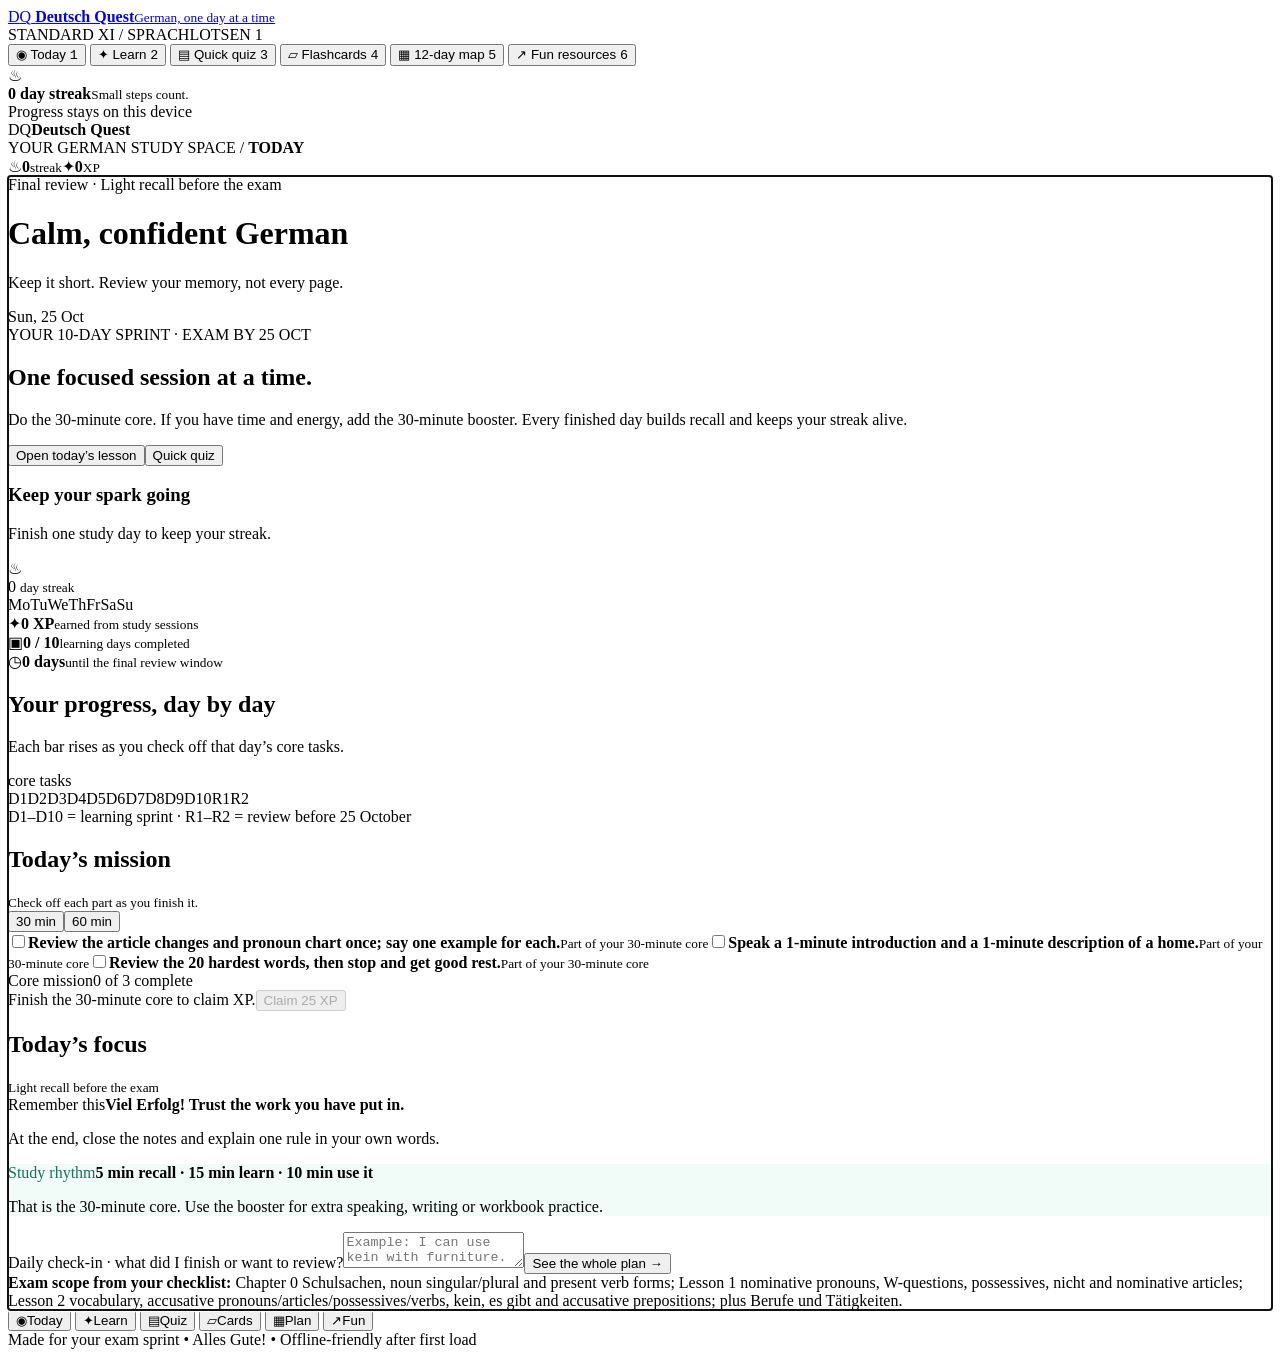
==== index.html @ ee8bda68 "Add files via upload" ====
<!doctype html>
<html lang="en">
<head>
  <meta charset="utf-8">
  <meta name="viewport" content="width=device-width, initial-scale=1">
  <meta name="theme-color" content="#f7f4ff">
  <meta name="description" content="A fun, focused German exam study app built from your teacher's syllabus.">
  <title>Deutsch Quest — German in 10 days</title>
  <link rel="manifest" href="manifest.webmanifest">
  <link rel="icon" href="icon.svg" type="image/svg+xml">
  <link rel="stylesheet" href="app.css">
  <script defer src="app.js"></script>
</head>
<body>
  <div class="app-frame">
    <aside class="sidebar">
      <a class="brand" href="#" data-screen="today" aria-label="Deutsch Quest home">
        <span class="brand-mark">D<span>Q</span></span>
        <span><strong>Deutsch Quest</strong><small>German, one day at a time</small></span>
      </a>
      <div class="course-chip"><span class="chip-dot"></span> STANDARD XI <span class="chip-divider">/</span> SPRACHLOTSEN 1</div>
      <nav class="side-nav" aria-label="Main navigation">
        <button class="nav-link active" data-screen="today"><span>◉</span> Today <kbd>1</kbd></button>
        <button class="nav-link" data-screen="learn"><span>✦</span> Learn <kbd>2</kbd></button>
        <button class="nav-link" data-screen="quiz"><span>▤</span> Quick quiz <kbd>3</kbd></button>
        <button class="nav-link" data-screen="cards"><span>▱</span> Flashcards <kbd>4</kbd></button>
        <button class="nav-link" data-screen="plan"><span>▦</span> 12-day map <kbd>5</kbd></button>
        <button class="nav-link" data-screen="resources"><span>↗</span> Fun resources <kbd>6</kbd></button>
      </nav>
      <div class="sidebar-bottom">
        <div class="mini-streak"><span class="flame">♨</span><div><strong id="sideStreak">0 day streak</strong><small>Small steps count.</small></div></div>
        <div class="offline-note"><span class="online-dot"></span><span>Progress stays on this device</span></div>
      </div>
    </aside>
    <div class="main-column">
      <header class="topbar">
        <div class="mobile-brand"><span class="brand-mark">D<span>Q</span></span><strong>Deutsch Quest</strong></div>
        <div class="breadcrumb">YOUR GERMAN STUDY SPACE <span>/</span> <strong id="sectionName">TODAY</strong></div>
        <div class="top-metrics"><span class="metric-pill"><span class="flame">♨</span><b id="topStreak">0</b><small>streak</small></span><span class="metric-pill xp-pill"><span>✦</span><b id="topXp">0</b><small>XP</small></span><button id="installButton" class="install-button" hidden>Install app</button></div>
      </header>
      <main id="screen" tabindex="-1"></main>
      <nav class="mobile-tabs" aria-label="Study app navigation">
        <button class="active" data-screen="today"><span>◉</span>Today</button>
        <button data-screen="learn"><span>✦</span>Learn</button>
        <button data-screen="quiz"><span>▤</span>Quiz</button>
        <button data-screen="cards"><span>▱</span>Cards</button>
        <button data-screen="plan"><span>▦</span>Plan</button>
        <button data-screen="resources"><span>↗</span>Fun</button>
      </nav>
      <footer class="app-footer">Made for your exam sprint <span>•</span> Alles Gute! <span>•</span> Offline-friendly after first load</footer>
    </div>
  </div>
  <div id="toast" class="toast" role="status" aria-live="polite"></div>
  <div id="celebration" class="celebration" aria-hidden="true"></div>
</body>
</html>
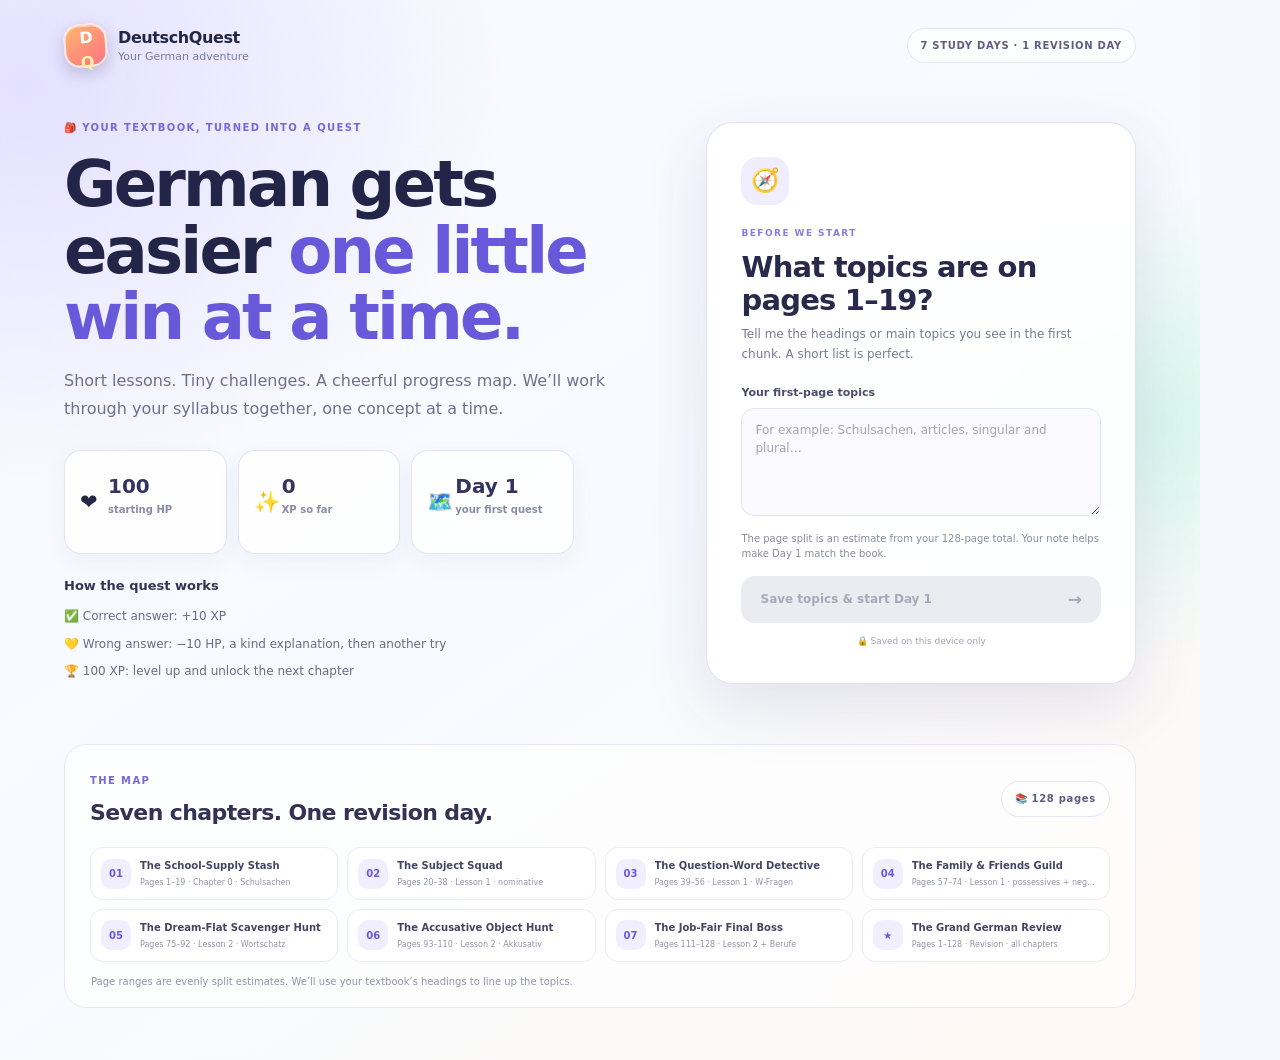
==== commit f4d0ee42: "Add files via upload" ====
--- a/index.html
+++ b/index.html
@@ -3,9 +3,9 @@
 <head>
   <meta charset="utf-8">
   <meta name="viewport" content="width=device-width, initial-scale=1">
-  <meta name="theme-color" content="#f7f4ff">
+  <meta name="theme-color" content="#f6f7ff">
   <meta name="description" content="A fun, focused German exam study app built from your teacher's syllabus.">
-  <title>Deutsch Quest — German in 10 days</title>
+  <title>DeutschQuest — Your German Adventure</title>
   <link rel="manifest" href="manifest.webmanifest">
   <link rel="icon" href="icon.svg" type="image/svg+xml">
   <link rel="stylesheet" href="app.css">
@@ -16,16 +16,16 @@
     <aside class="sidebar">
       <a class="brand" href="#" data-screen="today" aria-label="Deutsch Quest home">
         <span class="brand-mark">D<span>Q</span></span>
-        <span><strong>Deutsch Quest</strong><small>German, one day at a time</small></span>
+        <span><strong>DeutschQuest</strong><small>Your German adventure</small></span>
       </a>
       <div class="course-chip"><span class="chip-dot"></span> STANDARD XI <span class="chip-divider">/</span> SPRACHLOTSEN 1</div>
       <nav class="side-nav" aria-label="Main navigation">
-        <button class="nav-link active" data-screen="today"><span>◉</span> Today <kbd>1</kbd></button>
-        <button class="nav-link" data-screen="learn"><span>✦</span> Learn <kbd>2</kbd></button>
-        <button class="nav-link" data-screen="quiz"><span>▤</span> Quick quiz <kbd>3</kbd></button>
-        <button class="nav-link" data-screen="cards"><span>▱</span> Flashcards <kbd>4</kbd></button>
-        <button class="nav-link" data-screen="plan"><span>▦</span> 12-day map <kbd>5</kbd></button>
-        <button class="nav-link" data-screen="resources"><span>↗</span> Fun resources <kbd>6</kbd></button>
+        <button class="nav-link active" data-screen="today"><span>⚔</span> My quest <kbd>1</kbd></button>
+        <button class="nav-link" data-screen="learn"><span>✦</span> One step <kbd>2</kbd></button>
+        <button class="nav-link" data-screen="quiz"><span>🎮</span> Mini-game <kbd>3</kbd></button>
+        <button class="nav-link" data-screen="cards"><span>▱</span> Word cards <kbd>4</kbd></button>
+        <button class="nav-link" data-screen="plan"><span>🗺</span> Journey <kbd>5</kbd></button>
+        <button class="nav-link" data-screen="resources"><span>↗</span> English boosts <kbd>6</kbd></button>
       </nav>
       <div class="sidebar-bottom">
         <div class="mini-streak"><span class="flame">♨</span><div><strong id="sideStreak">0 day streak</strong><small>Small steps count.</small></div></div>
@@ -34,20 +34,20 @@
     </aside>
     <div class="main-column">
       <header class="topbar">
-        <div class="mobile-brand"><span class="brand-mark">D<span>Q</span></span><strong>Deutsch Quest</strong></div>
+        <div class="mobile-brand"><span class="brand-mark">D<span>Q</span></span><strong>DeutschQuest</strong></div>
         <div class="breadcrumb">YOUR GERMAN STUDY SPACE <span>/</span> <strong id="sectionName">TODAY</strong></div>
-        <div class="top-metrics"><span class="metric-pill"><span class="flame">♨</span><b id="topStreak">0</b><small>streak</small></span><span class="metric-pill xp-pill"><span>✦</span><b id="topXp">0</b><small>XP</small></span><button id="installButton" class="install-button" hidden>Install app</button></div>
+        <div class="top-metrics"><span class="metric-pill"><span class="flame">🔥</span><b id="topStreak">0</b><small>streak</small></span><span class="metric-pill hp-pill"><span>❤️</span><b id="topHp">100</b><small>HP</small></span><span class="metric-pill xp-pill"><span>✦</span><b id="topXp">0</b><small>XP</small></span><button id="installButton" class="install-button" hidden>Install app</button></div>
       </header>
       <main id="screen" tabindex="-1"></main>
       <nav class="mobile-tabs" aria-label="Study app navigation">
-        <button class="active" data-screen="today"><span>◉</span>Today</button>
-        <button data-screen="learn"><span>✦</span>Learn</button>
-        <button data-screen="quiz"><span>▤</span>Quiz</button>
+        <button class="active" data-screen="today"><span>⚔</span>Quest</button>
+        <button data-screen="learn"><span>✦</span>Lesson</button>
+        <button data-screen="quiz"><span>🎮</span>Play</button>
         <button data-screen="cards"><span>▱</span>Cards</button>
-        <button data-screen="plan"><span>▦</span>Plan</button>
+        <button data-screen="plan"><span>🗺</span>Map</button>
         <button data-screen="resources"><span>↗</span>Fun</button>
       </nav>
-      <footer class="app-footer">Made for your exam sprint <span>•</span> Alles Gute! <span>•</span> Offline-friendly after first load</footer>
+      <footer class="app-footer">Made for your German quest <span>•</span> Kleine Schritte zählen! <span>•</span> Your progress stays on this device</footer>
     </div>
   </div>
   <div id="toast" class="toast" role="status" aria-live="polite"></div>
--- a/app.css
+++ b/app.css
@@ -0,0 +1,706 @@
+/* Deutsch Quest — bright, friendly study-app styling */
+:root {
+  color-scheme: light;
+  --ink: #242744;
+  --muted: #777b98;
+  --purple: #6257e8;
+  --purple-dark: #443ab8;
+  --pink: #f36b8b;
+  --orange: #ff9b58;
+  --mint: #3cbf9c;
+  --sky: #61b9f5;
+  --paper: #f6f7ff;
+  --line: #e9eaf5;
+  --white: #fff;
+  --shadow: 0 16px 42px rgba(53, 48, 117, .09);
+  --shadow-small: 0 8px 22px rgba(53, 48, 117, .07);
+  --radius: 22px;
+}
+
+* { box-sizing: border-box; }
+
+html { min-width: 320px; scroll-behavior: smooth; }
+
+body {
+  margin: 0;
+  color: var(--ink);
+  background:
+    radial-gradient(ellipse at 85% 0%, rgba(215, 209, 255, .43), transparent 31rem),
+    radial-gradient(ellipse at 0% 80%, rgba(203, 243, 235, .34), transparent 29rem),
+    var(--paper);
+  font-family: "Segoe UI", "Aptos", ui-rounded, system-ui, -apple-system, sans-serif;
+  font-size: 15px;
+  line-height: 1.55;
+  -webkit-font-smoothing: antialiased;
+}
+
+button, textarea, input { font: inherit; }
+button { color: inherit; }
+button:focus-visible, a:focus-visible, textarea:focus-visible, input:focus-visible {
+  outline: 3px solid rgba(98, 87, 232, .42);
+  outline-offset: 3px;
+}
+
+::selection { color: #332b80; background: #e5e0ff; }
+
+.app-frame {
+  min-height: 100vh;
+  display: grid;
+  grid-template-columns: 252px minmax(0, 1fr);
+}
+
+/* Left-hand course navigation */
+.sidebar {
+  position: sticky;
+  top: 0;
+  height: 100vh;
+  display: flex;
+  flex-direction: column;
+  padding: 27px 17px 19px;
+  color: #fff;
+  background:
+    radial-gradient(circle at 8% 8%, rgba(255,255,255,.14), transparent 11rem),
+    linear-gradient(165deg, #302b76 0%, #4640a7 55%, #5550c8 100%);
+  box-shadow: 9px 0 36px rgba(48, 43, 118, .12);
+  z-index: 5;
+}
+
+.brand {
+  display: flex;
+  align-items: center;
+  gap: 12px;
+  padding: 3px 7px 23px;
+  color: #fff;
+  text-decoration: none;
+}
+
+.brand > span:last-child { display: grid; gap: 1px; }
+.brand strong { font-size: 17px; letter-spacing: -.35px; }
+.brand small { color: rgba(255,255,255,.69); font-size: 11px; }
+
+.brand-mark {
+  width: 43px;
+  height: 43px;
+  display: inline-grid;
+  place-items: center;
+  flex: 0 0 auto;
+  border: 2px solid rgba(255,255,255,.78);
+  border-radius: 15px;
+  color: #fff;
+  background: linear-gradient(145deg, #ffb66c, #ff7185);
+  box-shadow: 0 6px 16px rgba(18, 15, 61, .2), inset 0 1px 0 rgba(255,255,255,.45);
+  font-size: 16px;
+  font-weight: 900;
+  letter-spacing: -2px;
+  transform: rotate(-4deg);
+}
+
+.brand-mark span { color: #fff3a8; }
+
+.course-chip {
+  display: flex;
+  align-items: center;
+  gap: 8px;
+  margin: 0 4px 24px;
+  padding: 9px 11px;
+  border: 1px solid rgba(255,255,255,.16);
+  border-radius: 13px;
+  color: rgba(255,255,255,.83);
+  background: rgba(255,255,255,.09);
+  font-size: 10px;
+  font-weight: 750;
+  letter-spacing: .55px;
+}
+
+.chip-dot, .online-dot {
+  width: 8px;
+  height: 8px;
+  border-radius: 50%;
+  background: #69e1b5;
+  box-shadow: 0 0 0 4px rgba(105,225,181,.13);
+}
+.chip-divider { opacity: .35; }
+
+.side-nav { display: grid; gap: 7px; }
+
+.nav-link {
+  min-height: 47px;
+  display: flex;
+  align-items: center;
+  gap: 12px;
+  padding: 0 13px;
+  border: 1px solid transparent;
+  border-radius: 14px;
+  color: rgba(255,255,255,.75);
+  background: transparent;
+  text-align: left;
+  cursor: pointer;
+  transition: transform .18s ease, background .18s ease, color .18s ease;
+}
+
+.nav-link:hover { color: #fff; background: rgba(255,255,255,.12); transform: translateX(2px); }
+.nav-link.active { color: #332f75; background: #fff; box-shadow: 0 7px 17px rgba(22,19,74,.18); font-weight: 800; }
+.nav-link > span:first-child { width: 20px; color: #ffd976; font-size: 17px; text-align: center; }
+.nav-link.active > span:first-child { color: var(--purple); }
+.nav-link kbd { margin-left: auto; color: inherit; opacity: .48; font-family: inherit; font-size: 10px; font-weight: 700; }
+
+.sidebar-bottom { display: grid; gap: 13px; margin-top: auto; padding: 16px 5px 0; }
+.mini-streak { display: flex; align-items: center; gap: 9px; color: #fff4d1; font-size: 12px; }
+.flame { display: inline-block; color: #ffbc57; filter: drop-shadow(0 3px 7px rgba(255,154,62,.3)); }
+.offline-note { display: flex; align-items: center; gap: 9px; color: rgba(255,255,255,.62); font-size: 10px; }
+.offline-note .online-dot { width: 6px; height: 6px; }
+
+/* Main app shell */
+.main-column { min-width: 0; }
+.topbar {
+  min-height: 78px;
+  position: sticky;
+  top: 0;
+  z-index: 4;
+  display: flex;
+  align-items: center;
+  justify-content: space-between;
+  gap: 18px;
+  padding: 13px clamp(20px, 4vw, 54px);
+  border-bottom: 1px solid rgba(224,226,242,.78);
+  background: rgba(250,250,255,.84);
+  backdrop-filter: blur(18px);
+}
+
+.mobile-brand { display: none; align-items: center; gap: 9px; }
+.mobile-brand .brand-mark { width: 35px; height: 35px; border-radius: 12px; font-size: 13px; }
+.mobile-brand strong { font-size: 14px; }
+.breadcrumb { color: #989bb1; font-size: 10px; font-weight: 750; letter-spacing: 1.5px; }
+.breadcrumb strong { color: var(--ink); }
+.top-metrics { display: flex; align-items: center; gap: 9px; }
+.metric-pill { display: inline-flex; align-items: center; gap: 6px; padding: 8px 12px; border: 1px solid var(--line); border-radius: 999px; background: #fff; box-shadow: 0 3px 10px rgba(43,41,91,.04); font-size: 12px; font-weight: 800; }
+.metric-pill .flame { font-size: 16px; }
+.xp-pill { color: #88641d; background: #fff8df; border-color: #ffebaf; }
+.install-button { padding: 9px 14px; border: 0; border-radius: 12px; color: #fff; background: var(--purple); box-shadow: 0 5px 13px rgba(98,87,232,.23); font-size: 12px; font-weight: 800; cursor: pointer; }
+.install-button:hover { background: var(--purple-dark); transform: translateY(-1px); }
+
+#screen {
+  width: min(1200px, 100%);
+  margin: 0 auto;
+  padding: 29px clamp(20px, 4vw, 54px) 64px;
+  animation: page-in .42s cubic-bezier(.2,.8,.2,1) both;
+}
+
+.page-head { display: flex; align-items: flex-end; justify-content: space-between; gap: 20px; margin: 1px 0 22px; }
+.page-head h1, .page-head h2 { margin: 5px 0 7px; color: var(--ink); font-size: clamp(25px, 3vw, 35px); line-height: 1.13; letter-spacing: -1.15px; }
+.page-head p { max-width: 680px; margin: 0; color: var(--muted); font-size: 14px; }
+.eyebrow { color: var(--purple); font-size: 10px; font-weight: 850; letter-spacing: 1.55px; text-transform: uppercase; }
+.date-label { display: inline-flex; align-items: center; width: fit-content; padding: 7px 11px; border: 1px solid #e7e3ff; border-radius: 999px; color: #5e54c7; background: #f1efff; font-size: 11px; font-weight: 800; white-space: nowrap; }
+
+/* Home dashboard */
+.dashboard-grid { display: grid; grid-template-columns: minmax(0, 1.38fr) minmax(260px, .82fr); gap: 18px; }
+.hero-card, .streak-card, .progress-chart, .panel, .scope-banner, .lesson-card, .day-card, .reference-card {
+  border: 1px solid rgba(230,231,245,.9);
+  border-radius: var(--radius);
+  box-shadow: var(--shadow-small);
+}
+
+.hero-card {
+  min-height: 255px;
+  position: relative;
+  overflow: hidden;
+  grid-column: 1;
+  padding: clamp(25px, 3vw, 36px);
+  color: #fff;
+  background: linear-gradient(128deg, #6458e9 1%, #8b67e9 54%, #c26ee5 100%);
+  box-shadow: 0 18px 40px rgba(96,78,213,.24);
+  animation: card-rise .5s .04s both;
+}
+
+.hero-card::before, .hero-card::after { content: ""; position: absolute; pointer-events: none; }
+.hero-card::before { width: 290px; height: 290px; top: -155px; right: -25px; border: 1px solid rgba(255,255,255,.22); border-radius: 50%; box-shadow: 0 0 0 25px rgba(255,255,255,.055), 0 0 0 54px rgba(255,255,255,.04); }
+.hero-card::after { width: 130px; height: 130px; right: 9%; bottom: -83px; border-radius: 38px; background: rgba(255,255,255,.12); transform: rotate(32deg); }
+.hero-card > * { position: relative; z-index: 1; }
+.hero-card .eyebrow { width: fit-content; margin-bottom: 17px; padding: 7px 10px; border: 1px solid rgba(255,255,255,.2); border-radius: 999px; color: #fff4ba; background: rgba(255,255,255,.12); font-size: 9px; letter-spacing: 1.1px; }
+.hero-card h2 { max-width: 490px; margin: 0 0 10px; color: #fff; font-size: clamp(28px, 3.4vw, 42px); line-height: 1.08; letter-spacing: -1.6px; }
+.hero-card p { max-width: 560px; margin: 0; color: rgba(255,255,255,.86); font-size: 14px; }
+.hero-actions { display: flex; flex-wrap: wrap; gap: 10px; margin-top: 23px; }
+
+.streak-card { display: flex; flex-direction: column; justify-content: space-between; gap: 20px; min-height: 255px; padding: 24px; background: linear-gradient(145deg, #fff 25%, #fff5e9 100%); animation: card-rise .5s .1s both; }
+.streak-top { display: flex; align-items: flex-start; justify-content: space-between; gap: 12px; }
+.streak-top h3 { margin: 0 0 5px; font-size: 17px; letter-spacing: -.3px; }
+.streak-top p { margin: 0; color: var(--muted); font-size: 12px; }
+.streak-top > .flame { display: grid; place-items: center; width: 44px; height: 44px; border-radius: 15px; color: #f58e3f; background: #fff0d6; font-size: 22px; animation: flame-pop 2.2s ease-in-out infinite; }
+.streak-number { margin: 5px 0 11px; font-size: 36px; font-weight: 900; line-height: 1; letter-spacing: -1px; }
+.streak-number small { color: var(--muted); font-size: 12px; font-weight: 700; letter-spacing: 0; }
+.week-dots { display: flex; gap: 7px; }
+.week-dot { width: 31px; height: 31px; display: grid; place-items: center; border: 1px solid #e9e7f3; border-radius: 50%; color: #9092aa; background: #fff; font-size: 9px; font-weight: 800; }
+.week-dot.active, .week-dot.done { border-color: transparent; color: #fff; background: linear-gradient(135deg, #f7aa55, #f47772); box-shadow: 0 4px 9px rgba(244,119,114,.2); }
+
+.stat-row { grid-column: 1 / -1; display: grid; grid-template-columns: repeat(3, minmax(0, 1fr)); gap: 13px; }
+.stat-card { min-height: 91px; position: relative; display: grid; grid-template-columns: 39px 1fr; grid-template-rows: auto auto; align-content: center; column-gap: 11px; padding: 15px 17px; border: 1px solid #e8e9f5; border-radius: 17px; background: #fff; box-shadow: 0 6px 18px rgba(53,48,117,.045); transition: transform .2s ease, box-shadow .2s ease; }
+.stat-card:hover { transform: translateY(-3px); box-shadow: var(--shadow-small); }
+.stat-icon { grid-row: 1 / span 2; width: 38px; height: 38px; display: grid; place-items: center; border-radius: 13px; color: #6558db; background: #f0eeff; font-size: 16px; }
+.stat-card:nth-child(2) .stat-icon { color: #168f76; background: #e6f8f1; }
+.stat-card:nth-child(3) .stat-icon { color: #cf7e32; background: #fff2dd; }
+.stat-card strong { align-self: end; font-size: 19px; letter-spacing: -.45px; }
+.stat-card small { align-self: start; color: var(--muted); font-size: 10px; }
+
+.progress-chart { margin-top: 18px; padding: 21px 23px 18px; background: #fff; animation: card-rise .55s .14s both; }
+.chart-heading { display: flex; align-items: flex-start; justify-content: space-between; gap: 15px; margin-bottom: 13px; }
+.chart-heading h2 { margin: 0 0 4px; font-size: 16px; letter-spacing: -.3px; }
+.chart-heading p { margin: 0; color: var(--muted); font-size: 11px; }
+.chart-key { display: flex; align-items: center; gap: 6px; color: var(--muted); font-size: 10px; white-space: nowrap; }
+.chart-key i { width: 8px; height: 8px; border-radius: 50%; background: var(--purple); }
+.chart-bars { min-height: 148px; display: grid; grid-template-columns: repeat(12, minmax(17px, 1fr)); align-items: end; gap: clamp(4px, 1.2vw, 13px); padding: 9px 4px 0; }
+.chart-column { min-width: 0; display: grid; grid-template-rows: 16px 1fr; justify-items: center; gap: 4px; }
+.chart-percent { color: #8b8da7; font-size: 8px; font-weight: 700; }
+.chart-bar-wrap { width: min(100%, 33px); height: 112px; display: flex; align-items: flex-end; overflow: hidden; border-radius: 10px 10px 4px 4px; background: #f1f0fb; }
+.chart-bar { width: 100%; height: var(--bar, 5%); min-height: 5px; border-radius: 10px 10px 3px 3px; background: linear-gradient(180deg, #a593ff 0%, #6257e8 100%); transform-origin: bottom; animation: bar-grow .65s cubic-bezier(.2,.8,.2,1) both; animation-delay: var(--delay, 0ms); }
+.chart-column:nth-child(11) .chart-bar, .chart-column:nth-child(12) .chart-bar { background: linear-gradient(180deg, #79d8bd, #36ae92); }
+.chart-labels { display: grid; grid-template-columns: repeat(12, minmax(17px, 1fr)); gap: clamp(4px, 1.2vw, 13px); margin-top: 6px; text-align: center; color: #777b96; font-size: 9px; font-weight: 750; }
+.chart-caption { margin-top: 9px; color: #a0a1b5; font-size: 9px; text-align: right; }
+
+.content-grid { display: grid; grid-template-columns: minmax(0, 1.17fr) minmax(280px, .83fr); align-items: start; gap: 18px; margin-top: 18px; }
+.panel { min-width: 0; padding: 21px; background: #fff; }
+.panel-head { display: flex; align-items: flex-start; justify-content: space-between; gap: 13px; margin-bottom: 15px; }
+.panel-head h2 { margin: 0 0 4px; font-size: 17px; letter-spacing: -.45px; }
+.panel-head small { color: var(--muted); font-size: 11px; }
+.duration-toggle { display: flex; flex: 0 0 auto; gap: 3px; padding: 3px; border: 1px solid #e7e7f2; border-radius: 999px; background: #f5f5fb; }
+.duration-toggle button { padding: 6px 9px; border: 0; border-radius: 999px; color: #7c7f99; background: transparent; font-size: 10px; font-weight: 800; cursor: pointer; }
+.duration-toggle button.selected { color: #fff; background: var(--purple); box-shadow: 0 3px 8px rgba(98,87,232,.23); }
+.task-list { display: grid; gap: 9px; }
+.task-item { display: flex; align-items: flex-start; gap: 11px; padding: 12px 13px; border: 1px solid #edecf6; border-radius: 15px; background: #fcfcff; cursor: pointer; transition: border .18s ease, background .18s ease, transform .18s ease; }
+.task-item:hover { border-color: #d7d2ff; background: #faf9ff; transform: translateY(-1px); }
+.task-item:has(input:checked) { border-color: #b8eddb; background: #f0fbf6; }
+.task-item input { width: 19px; height: 19px; flex: 0 0 auto; margin: 1px 0 0; accent-color: #36ae92; cursor: pointer; }
+.task-item > span { display: grid; gap: 3px; }
+.task-item strong { font-size: 12px; line-height: 1.45; }
+.task-item small { color: var(--muted); font-size: 10px; }
+.task-item:has(input:checked) strong { color: #547e70; text-decoration: line-through; text-decoration-color: #9ccfbd; }
+.task-progress { display: flex; align-items: center; justify-content: space-between; gap: 12px; margin: 14px 2px 9px; color: var(--muted); font-size: 10px; }
+.progress-track, .quiz-progress { height: 8px; overflow: hidden; border-radius: 999px; background: #eeedf7; }
+.progress-track { flex: 1; }
+.progress-fill { width: var(--progress, 0%); height: 100%; border-radius: inherit; background: linear-gradient(90deg, #39c69e, #88d875); transition: width .5s cubic-bezier(.2,.8,.2,1); }
+.claim-row { display: flex; justify-content: flex-end; }
+
+.mission-card { margin: 8px 0; padding: 14px 15px; border: 1px solid #eeecfa; border-radius: 15px; background: linear-gradient(135deg, #fbfaff, #f4f2ff); }
+.mission-card:nth-of-type(2) { background: linear-gradient(135deg, #f1fbf8, #f8fffc); border-color: #e0f3ed; }
+.mini-label { display: inline-block; margin-bottom: 6px; color: var(--purple); font-size: 9px; font-weight: 850; letter-spacing: 1px; text-transform: uppercase; }
+.mission-card strong { display: block; font-size: 12px; line-height: 1.5; }
+.mission-card p { margin: 5px 0 0; color: var(--muted); font-size: 10px; }
+.note-label { display: block; margin: 14px 0 6px; font-size: 11px; font-weight: 800; }
+.daily-note { width: 100%; min-height: 90px; resize: vertical; padding: 11px 12px; border: 1px solid #e7e7f1; border-radius: 13px; color: var(--ink); background: #fdfdff; font-size: 12px; }
+.daily-note::placeholder { color: #a4a6ba; }
+
+.scope-banner { margin-top: 18px; padding: 15px 18px; border-color: #e3e1fb; color: #666987; background: linear-gradient(100deg, #f0efff, #fbf6ff); font-size: 11px; }
+.scope-banner strong { color: #4d48a4; }
+.scope-banner a { color: #554cc6; font-weight: 800; }
+
+/* Buttons */
+.btn { min-height: 40px; display: inline-flex; align-items: center; justify-content: center; gap: 7px; padding: 9px 15px; border: 1px solid transparent; border-radius: 12px; color: #fff; background: var(--purple); box-shadow: 0 5px 12px rgba(98,87,232,.18); font-size: 12px; font-weight: 800; cursor: pointer; transition: transform .18s ease, box-shadow .18s ease, background .18s ease; }
+.btn:hover:not(:disabled) { background: var(--purple-dark); box-shadow: 0 8px 16px rgba(98,87,232,.24); transform: translateY(-2px); }
+.btn:active:not(:disabled) { transform: translateY(0) scale(.98); }
+.btn.white { color: #4b41ac; background: #fff; box-shadow: 0 6px 15px rgba(35,25,116,.18); }
+.btn.white:hover:not(:disabled) { color: #332b88; background: #f8f6ff; }
+.btn.ghost { border-color: #e5e4f0; color: #686b87; background: #fff; box-shadow: none; }
+.btn.ghost:hover:not(:disabled) { border-color: #cac5ff; color: var(--purple-dark); background: #f8f7ff; }
+.btn.small { min-height: 34px; padding: 7px 12px; font-size: 10px; }
+.btn:disabled { color: #a8a8b9; background: #ebebf2; box-shadow: none; cursor: not-allowed; }
+
+/* Short-lesson library */
+.lesson-grid { display: grid; grid-template-columns: repeat(2, minmax(0, 1fr)); gap: 15px; }
+.lesson-card { min-width: 0; overflow: hidden; background: #fff; transition: transform .2s ease, box-shadow .2s ease; animation: card-rise .38s both; }
+.lesson-card:hover { transform: translateY(-4px); box-shadow: var(--shadow); }
+.lesson-color { height: 8px; background: linear-gradient(90deg, var(--purple), #a985f3); }
+.lesson-card:nth-child(4n + 2) .lesson-color { background: linear-gradient(90deg, #f47789, #ffb06e); }
+.lesson-card:nth-child(4n + 3) .lesson-color { background: linear-gradient(90deg, #41bea0, #8bd7af); }
+.lesson-card:nth-child(4n + 4) .lesson-color { background: linear-gradient(90deg, #4daee9, #9c9bf8); }
+.lesson-body { padding: 18px 19px 17px; }
+.lesson-tag { width: fit-content; display: block; margin-bottom: 8px; padding: 5px 8px; border-radius: 999px; color: #6459c9; background: #f0eeff; font-size: 9px; font-weight: 850; letter-spacing: .45px; }
+.lesson-card h2, .lesson-card h3 { margin: 0 0 9px; font-size: 17px; line-height: 1.25; letter-spacing: -.4px; }
+.lesson-card p { margin: 8px 0; color: #646984; font-size: 12px; line-height: 1.6; }
+.lesson-card .example { margin: 11px 0; padding: 11px 12px; border-left: 3px solid #8273eb; border-radius: 0 11px 11px 0; color: #373667; background: #f7f5ff; font-size: 12px; font-weight: 700; }
+.lesson-card .tip { margin-top: 11px; padding: 10px 11px; border: 1px solid #e0f2ea; border-radius: 11px; color: #477362; background: #f2fbf7; font-size: 11px; }
+.lesson-card .btn { margin-top: 9px; }
+
+/* Quiz, flashcards, route map, and extra resources */
+.quiz-card { max-width: 760px; margin: 0 auto; padding: clamp(20px,4vw,32px); border: 1px solid var(--line); border-radius: 26px; background: #fff; box-shadow: var(--shadow); }
+.quiz-progress { margin: 14px 0 24px; }
+.quiz-progress .progress-fill { background: linear-gradient(90deg, #51c7a3, #72cbed); }
+.quiz-question { margin: 20px 0; }
+.quiz-question h2, .quiz-question h3 { margin: 0 0 9px; font-size: clamp(20px, 3vw, 28px); line-height: 1.25; letter-spacing: -.7px; }
+.quiz-question p { color: var(--muted); }
+.quiz-options { display: grid; gap: 10px; }
+.quiz-option { width: 100%; padding: 13px 15px; border: 1px solid #e8e8f2; border-radius: 14px; color: var(--ink); background: #fcfcff; text-align: left; cursor: pointer; transition: transform .16s ease, border .16s ease, background .16s ease; }
+.quiz-option:hover { border-color: #bdb6ff; background: #f8f7ff; transform: translateX(2px); }
+.quiz-option.correct { border-color: #91dbbf; background: #effbf5; }
+.quiz-option.wrong { border-color: #f1a5ad; background: #fff3f3; }
+.quiz-bottom { display: flex; align-items: center; justify-content: space-between; gap: 12px; margin-top: 18px; }
+
+.flash-card { min-height: 280px; display: grid; place-items: center; padding: 28px; border: 1px solid #e6e1ff; border-radius: 28px; color: #37315f; background: radial-gradient(circle at 85% 10%, rgba(255,255,255,.8), transparent 13rem), linear-gradient(145deg, #f1efff, #eafaf6 75%, #fff7e7); box-shadow: var(--shadow); text-align: center; cursor: pointer; transition: transform .22s ease, box-shadow .22s ease; }
+.flash-card:hover { transform: translateY(-3px) rotate(-.35deg); box-shadow: 0 22px 46px rgba(53,48,117,.13); }
+.flash-card h2 { margin: 12px 0; font-size: clamp(32px, 6vw, 52px); letter-spacing: -1.5px; }
+.flash-card p { color: var(--muted); }
+.flash-lang { color: var(--purple); font-size: 10px; font-weight: 850; letter-spacing: 1.4px; text-transform: uppercase; }
+.flash-controls { display: flex; justify-content: center; gap: 10px; margin: 16px 0; }
+
+.day-list { display: grid; gap: 10px; }
+.day-card { display: grid; grid-template-columns: 54px minmax(0,1fr) auto; align-items: center; gap: 13px; padding: 13px 15px; background: #fff; transition: transform .18s ease, border .18s ease; }
+.day-card:hover { transform: translateY(-2px); border-color: #ccc7ff; }
+.day-card.selected { border: 2px solid #8b80f3; background: #f8f7ff; box-shadow: 0 8px 20px rgba(98,87,232,.1); }
+.day-card > :first-child { width: 48px; height: 48px; display: grid; place-items: center; border-radius: 15px; color: #6558d9; background: #f0eeff; font-size: 11px; font-weight: 900; }
+.day-meta { min-width: 0; }
+.day-meta strong { display: block; font-size: 13px; }
+.day-meta small { display: block; overflow: hidden; color: var(--muted); font-size: 10px; text-overflow: ellipsis; white-space: nowrap; }
+.day-status { color: #8588a1; font-size: 10px; font-weight: 800; white-space: nowrap; }
+.day-card.done .day-status { color: #168f76; }
+
+.reference-note { margin-bottom: 14px; padding: 13px 15px; border: 1px solid #e5e1ff; border-radius: 15px; color: #5e5e83; background: #f7f5ff; font-size: 12px; }
+.reference-list { display: grid; grid-template-columns: repeat(2, minmax(0, 1fr)); gap: 13px; }
+.reference-card { min-width: 0; display: flex; gap: 13px; padding: 17px; background: #fff; transition: transform .18s ease, box-shadow .18s ease; }
+.reference-card:hover { transform: translateY(-3px); box-shadow: var(--shadow); }
+.reference-icon { width: 43px; height: 43px; display: grid; place-items: center; flex: 0 0 auto; border-radius: 14px; color: #fff; background: linear-gradient(145deg, #fa846f, #f3ad61); font-size: 12px; font-weight: 900; }
+.reference-card:nth-child(2n) .reference-icon { background: linear-gradient(145deg, #685ce4, #ab78e5); }
+.reference-card strong { display: block; margin: 0 0 5px; font-size: 13px; }
+.reference-card p { margin: 0; color: var(--muted); font-size: 11px; }
+.reference-card a { display: inline-block; margin-top: 9px; color: var(--purple); font-size: 11px; font-weight: 850; text-decoration: none; }
+.reference-card a:hover { text-decoration: underline; }
+.review-row { display: flex; align-items: flex-start; gap: 11px; padding: 11px 0; border-bottom: 1px solid #f0eff7; }
+.review-row:last-child { border-bottom: 0; }
+.review-row > span:last-child { display: grid; gap: 3px; }
+.review-row strong { font-size: 12px; }
+.review-row small { color: var(--muted); font-size: 10px; }
+.check-emoji { width: 31px; height: 31px; display: grid; place-items: center; flex: 0 0 auto; border-radius: 11px; background: #f2efff; }
+
+.app-footer { padding: 18px 20px 27px; color: #9a9cb1; font-size: 10px; text-align: center; }
+.toast { position: fixed; right: 20px; bottom: 20px; z-index: 20; max-width: min(360px, calc(100vw - 40px)); padding: 12px 16px; border: 1px solid rgba(255,255,255,.35); border-radius: 14px; color: #fff; background: #373273; box-shadow: var(--shadow); opacity: 0; pointer-events: none; transform: translateY(12px); transition: opacity .2s ease, transform .2s ease; }
+.toast.show { opacity: 1; transform: translateY(0); }
+.celebration { position: fixed; inset: 0; z-index: 19; overflow: hidden; pointer-events: none; }
+
+.mobile-tabs { display: none; }
+
+@keyframes page-in { from { opacity: 0; transform: translateY(8px); } to { opacity: 1; transform: translateY(0); } }
+@keyframes card-rise { from { opacity: 0; transform: translateY(10px); } to { opacity: 1; transform: translateY(0); } }
+@keyframes bar-grow { from { transform: scaleY(.04); } to { transform: scaleY(1); } }
+@keyframes flame-pop { 0%,100% { transform: rotate(-5deg) scale(1); } 50% { transform: rotate(5deg) scale(1.08); } }
+
+@media (max-width: 1050px) {
+  .app-frame { grid-template-columns: 218px minmax(0,1fr); }
+  .sidebar { padding-inline: 13px; }
+  .dashboard-grid { grid-template-columns: minmax(0,1.2fr) minmax(235px,.8fr); }
+  #screen { padding-inline: 25px; }
+}
+
+@media (max-width: 800px) {
+  .app-frame { display: block; }
+  .sidebar { display: none; }
+  .topbar { min-height: 66px; padding: 10px 18px; }
+  .mobile-brand { display: flex; }
+  .breadcrumb { display: none; }
+  #screen { padding: 22px 18px 112px; }
+  .mobile-tabs {
+    position: fixed;
+    inset: auto 0 0;
+    z-index: 10;
+    display: grid;
+    grid-template-columns: repeat(6, minmax(0,1fr));
+    gap: 2px;
+    padding: 8px max(8px, env(safe-area-inset-right)) calc(8px + env(safe-area-inset-bottom)) max(8px, env(safe-area-inset-left));
+    border-top: 1px solid rgba(224,226,242,.88);
+    background: rgba(255,255,255,.94);
+    box-shadow: 0 -9px 26px rgba(45,43,96,.08);
+    backdrop-filter: blur(18px);
+  }
+  .mobile-tabs button { min-width: 0; min-height: 49px; display: grid; place-items: center; align-content: center; gap: 1px; padding: 4px 1px; border: 0; border-radius: 12px; color: #898ba3; background: transparent; font-size: 9px; font-weight: 750; cursor: pointer; }
+  .mobile-tabs button span:first-child { font-size: 17px; }
+  .mobile-tabs button.active { color: var(--purple); background: #f1efff; }
+}
+
+@media (max-width: 640px) {
+  body { font-size: 14px; }
+  .topbar { gap: 8px; }
+  .mobile-brand strong { font-size: 13px; }
+  .mobile-brand .brand-mark { width: 32px; height: 32px; }
+  .top-metrics { gap: 5px; }
+  .metric-pill { padding: 7px 9px; font-size: 10px; }
+  .install-button { padding: 8px 10px; font-size: 10px; }
+  #screen { padding: 18px 13px 106px; }
+  .page-head { align-items: flex-start; flex-direction: column; gap: 10px; margin-bottom: 16px; }
+  .page-head h1, .page-head h2 { font-size: 27px; }
+  .page-head p { font-size: 12px; }
+  .dashboard-grid { grid-template-columns: 1fr; gap: 12px; }
+  .hero-card { grid-column: 1; min-height: 245px; padding: 23px 21px; border-radius: 22px; }
+  .hero-card h2 { font-size: 32px; }
+  .hero-card p { font-size: 12px; }
+  .hero-actions { margin-top: 17px; }
+  .hero-actions .btn { min-height: 38px; padding: 8px 11px; font-size: 10px; }
+  .streak-card { min-height: 166px; padding: 18px; }
+  .streak-top h3 { font-size: 15px; }
+  .streak-number { font-size: 29px; }
+  .stat-row { grid-template-columns: repeat(3, minmax(0,1fr)); gap: 7px; }
+  .stat-card { min-height: 98px; grid-template-columns: 1fr; grid-template-rows: 29px auto auto; row-gap: 4px; padding: 10px 9px; }
+  .stat-icon { grid-row: auto; width: 27px; height: 27px; border-radius: 9px; font-size: 12px; }
+  .stat-card strong { font-size: 14px; }
+  .stat-card small { font-size: 8px; line-height: 1.25; }
+  .progress-chart { margin-top: 12px; padding: 16px 11px 12px; border-radius: 19px; }
+  .chart-heading { padding-inline: 3px; }
+  .chart-heading h2 { font-size: 14px; }
+  .chart-heading p { max-width: 230px; font-size: 9px; }
+  .chart-key { font-size: 8px; }
+  .chart-bars, .chart-labels { grid-template-columns: repeat(12, minmax(0,1fr)); gap: 4px; }
+  .chart-bars { min-height: 119px; }
+  .chart-bar-wrap { width: min(100%,22px); height: 88px; border-radius: 7px 7px 3px 3px; }
+  .chart-labels { font-size: 7px; }
+  .chart-caption { font-size: 8px; }
+  .content-grid { grid-template-columns: 1fr; gap: 12px; margin-top: 12px; }
+  .panel { padding: 16px; border-radius: 19px; }
+  .panel-head h2 { font-size: 15px; }
+  .duration-toggle button { padding: 6px 7px; font-size: 9px; }
+  .task-item { padding: 11px; }
+  .task-item strong { font-size: 11px; }
+  .lesson-grid, .reference-list { grid-template-columns: 1fr; gap: 11px; }
+  .lesson-body { padding: 15px; }
+  .day-card { grid-template-columns: 43px minmax(0,1fr) auto; gap: 9px; padding: 10px; }
+  .day-card > :first-child { width: 40px; height: 40px; border-radius: 13px; }
+  .day-meta strong { font-size: 11px; }
+  .day-meta small, .day-status { font-size: 8px; }
+  .scope-banner { padding: 12px; font-size: 10px; }
+}
+
+@media (prefers-reduced-motion: reduce) {
+  *, *::before, *::after { scroll-behavior: auto !important; animation-duration: .01ms !important; animation-iteration-count: 1 !important; transition-duration: .01ms !important; }
+}
+
+/* DeutschQuest adventure interface */
+body.welcome-mode { background: #f7f8ff; }
+.welcome-mode .app-frame { display: block; min-height: 100vh; }
+.welcome-mode .sidebar, .welcome-mode .topbar, .welcome-mode .mobile-tabs, .welcome-mode .app-footer { display: none !important; }
+.welcome-mode .main-column { min-height: 100vh; }
+.welcome-mode #screen { max-width: none; margin: 0; padding: 0; animation: none; }
+.welcome-shell { min-height: 100vh; padding: 24px clamp(18px,5vw,76px) 52px; overflow: hidden; background: radial-gradient(ellipse at 2% 8%, #e4e0ff 0, transparent 30rem), radial-gradient(ellipse at 97% 40%, #d9f6ed 0, transparent 27rem), linear-gradient(145deg,#f8f8ff 0%,#f7fbff 52%,#fff8f2 100%); animation: quest-enter .5s ease both; }
+.welcome-top { max-width: 1180px; margin: 0 auto 40px; display: flex; justify-content: space-between; align-items: center; }
+.welcome-brand { display: inline-flex; align-items: center; gap: 11px; color: var(--ink); text-decoration: none; }
+.welcome-brand > span:last-child { display: grid; line-height: 1.2; }
+.welcome-brand b { font-size: 16px; letter-spacing: -.4px; }
+.welcome-brand small { margin-top: 3px; color: var(--muted); font-size: 11px; }
+.welcome-date, .map-chip, .page-chip { display: inline-flex; align-items: center; gap: 7px; padding: 9px 13px; border: 1px solid #e5e5f4; border-radius: 999px; color: #5d5e82; background: rgba(255,255,255,.78); font-size: 10px; font-weight: 850; letter-spacing: .07em; }
+.welcome-layout { max-width: 1180px; margin: 0 auto; display: grid; grid-template-columns: minmax(0,1.08fr) minmax(340px,.82fr); align-items: center; gap: clamp(32px,6vw,84px); }
+.welcome-hero { padding: 8px 0 18px; }
+.welcome-kicker { color: #7669d8; font-size: 10px; font-weight: 900; letter-spacing: .14em; }
+.welcome-hero h1, .quest-heading h1 { max-width: 680px; margin: 13px 0 16px; color: #232548; font-size: clamp(36px,5vw,64px); line-height: 1.04; letter-spacing: -2.8px; }
+.welcome-hero h1 em { color: #6859db; font-style: normal; }
+.welcome-hero > p { max-width: 570px; margin: 0; color: #6e718c; font-size: 16px; line-height: 1.75; }
+.welcome-stats { max-width: 510px; margin-top: 27px; display: grid; grid-template-columns: repeat(3,1fr); gap: 11px; }
+.welcome-stats > div { min-height: 104px; padding: 14px 15px; display: grid; grid-template-columns: 28px 1fr; grid-template-rows: 1fr 1fr; align-items: center; border: 1px solid rgba(224,225,243,.9); border-radius: 17px; background: rgba(255,255,255,.82); box-shadow: 0 8px 23px rgba(59,57,115,.05); animation: quest-enter .45s ease both; }
+.welcome-stats > div:nth-child(2) { animation-delay: .08s; }
+.welcome-stats > div:nth-child(3) { animation-delay: .16s; }
+.welcome-stats > div span { grid-row: 1 / span 2; font-size: 21px; }
+.welcome-stats > div b { align-self: end; color: #35345e; font-size: 20px; }
+.welcome-stats > div small { align-self: start; color: #8a8ca5; font-size: 10px; font-weight: 750; }
+.welcome-how { margin-top: 22px; display: grid; gap: 9px; color: #696c87; font-size: 12px; }
+.welcome-how b { margin-bottom: 2px; color: #333553; font-size: 13px; }
+.setup-card { padding: clamp(22px,3vw,34px); border: 1px solid rgba(224,223,247,.95); border-radius: 27px; background: rgba(255,255,255,.93); box-shadow: 0 22px 65px rgba(63,55,131,.12); animation: card-rise .6s .08s ease both; }
+.setup-icon { width: 48px; height: 48px; margin-bottom: 15px; display: grid; place-items: center; border-radius: 16px; background: #f0edff; font-size: 23px; }
+.setup-label { color: #8b7be2; font-size: 9px; font-weight: 900; letter-spacing: .16em; }
+.setup-card h2 { margin: 8px 0 8px; color: #292a4b; font-size: clamp(22px,2.4vw,29px); line-height: 1.14; letter-spacing: -.8px; }
+.setup-card > p { margin: 0 0 19px; color: #777991; font-size: 12px; line-height: 1.65; }
+.setup-card label { display: block; margin-bottom: 7px; color: #4b4b6e; font-size: 11px; font-weight: 850; }
+.setup-card textarea { width: 100%; min-height: 108px; resize: vertical; padding: 12px 13px; border: 1px solid #e3e3f0; border-radius: 13px; color: var(--ink); background: #fbfbff; font-size: 12px; line-height: 1.55; }
+.setup-card textarea::placeholder { color: #a2a3b7; }
+.setup-hint { margin: 8px 0 15px; color: #898ba2; font-size: 10px; line-height: 1.5; }
+.quest-primary { min-height: 47px; padding-inline: 18px; border-radius: 14px; color: #fff; background: linear-gradient(110deg,#6559e8,#8b66e6); box-shadow: 0 9px 22px rgba(102,83,220,.22); font-size: 12px; }
+.quest-primary span { margin-left: 5px; font-size: 17px; transition: transform .18s ease; }
+.quest-primary:hover:not(:disabled) span { transform: translateX(4px); }
+.setup-card > .quest-primary { width: 100%; justify-content: space-between; }
+.quest-secondary { border-color: #e2e2f0; color: #5c5d7c; background: #fff; box-shadow: none; }
+.setup-private { margin-top: 12px; color: #a0a1b3; font-size: 9px; text-align: center; }
+.welcome-route { max-width: 1180px; margin: 45px auto 0; padding: 23px 25px 18px; border: 1px solid #e8e8f4; border-radius: 22px; background: rgba(255,255,255,.72); }
+.route-heading { display: flex; justify-content: space-between; align-items: center; gap: 16px; }
+.route-heading h2 { margin: 5px 0 0; color: #333454; font-size: 22px; letter-spacing: -.6px; }
+.welcome-route-grid { margin-top: 17px; display: grid; grid-template-columns: repeat(4,minmax(0,1fr)); gap: 9px; }
+.welcome-route-item { min-width: 0; padding: 10px; display: flex; align-items: center; gap: 9px; border: 1px solid #ececf5; border-radius: 13px; background: #fff; animation: card-rise .4s ease both; }
+.welcome-route-item:nth-child(2n) { animation-delay: .06s; }
+.route-number { width: 30px; height: 30px; display: grid; place-items: center; flex: 0 0 auto; border-radius: 10px; color: #6859dc; background: #f1efff; font-size: 10px; font-weight: 900; }
+.welcome-route-item > span:last-child { min-width: 0; display: grid; gap: 3px; }
+.welcome-route-item strong { overflow: hidden; color: #444563; font-size: 10px; text-overflow: ellipsis; white-space: nowrap; }
+.welcome-route-item small { overflow: hidden; color: #9293a9; font-size: 8px; text-overflow: ellipsis; white-space: nowrap; }
+.map-note { margin: 12px 1px 0; color: #9294a8; font-size: 10px; }
+
+.quest-page { max-width: 1020px; margin: 0 auto; animation: quest-enter .35s ease both; }
+.quest-heading { margin: 3px 0 18px; display: flex; align-items: center; justify-content: space-between; gap: 20px; }
+.quest-heading h1 { margin: 7px 0 6px; font-size: clamp(27px,3vw,38px); letter-spacing: -1.5px; }
+.quest-heading p { max-width: 720px; margin: 0; color: var(--muted); font-size: 13px; }
+.page-chip { flex: 0 0 auto; color: #6757c5; background: #f1efff; }
+.quest-stats { margin: 17px 0; display: grid; grid-template-columns: repeat(4,minmax(0,1fr)); gap: 10px; }
+.quest-stat { min-height: 70px; padding: 12px 14px; display: grid; grid-template-columns: 32px auto 1fr; align-items: center; gap: 6px; border: 1px solid #e9e9f3; border-radius: 16px; background: #fff; box-shadow: 0 5px 15px rgba(48,46,105,.035); }
+.quest-stat > span { grid-row: 1; font-size: 18px; }
+.quest-stat b { color: #313352; font-size: 19px; }
+.quest-stat small { align-self: end; padding-bottom: 4px; color: #9091a6; font-size: 10px; font-weight: 750; }
+.quest-stat.hp { background: linear-gradient(135deg,#fff,#fff6f5); }
+.quest-stat.xp { background: linear-gradient(135deg,#fff,#fffbec); }
+.quest-stat.level { background: linear-gradient(135deg,#fff,#f5f3ff); }
+.quest-route-panel { padding: 14px 17px 12px; border: 1px solid #e9e9f4; border-radius: 17px; background: rgba(255,255,255,.82); }
+.quest-route-head { display: flex; justify-content: space-between; align-items: center; gap: 15px; }
+.quest-route-head > div { display: grid; gap: 3px; }
+.quest-route-head b { color: #454662; font-size: 11px; }
+.quest-route-head small { color: #9293a8; font-size: 9px; }
+.quest-route-head > strong { color: #6b5bdd; font-size: 11px; }
+.quest-route-track { margin-top: 12px; display: grid; grid-template-columns: repeat(8,1fr); gap: 7px; }
+.route-node { min-width: 0; padding: 7px 3px 6px; display: grid; justify-items: center; gap: 4px; border: 1px solid #e9e9f2; border-radius: 11px; color: #a3a4b6; background: #fafaff; transition: transform .2s ease, background .25s ease; }
+.route-node > span { width: 23px; height: 23px; display: grid; place-items: center; border-radius: 50%; background: #eeeef5; font-size: 8px; font-weight: 900; }
+.route-node small { font-size: 8px; }
+.route-node.current { border-color: #c7c0ff; color: #5b4dcb; background: #f6f4ff; animation: node-glow 2s ease-in-out infinite; }
+.route-node.current > span, .route-node.done > span { color: #fff; background: linear-gradient(135deg,#7c6fea,#56bfa6); }
+.route-node.done { color: #378c77; background: #f3fbf8; }
+.route-node.revision > span { font-size: 12px; }
+.quest-progress-head { margin: 16px 1px 7px; display: flex; justify-content: space-between; color: #696b88; font-size: 10px; font-weight: 850; }
+.quest-track { height: 9px; margin-bottom: 13px; }
+.quest-track .progress-fill { background: linear-gradient(90deg,#5e59e8,#9f71e5,#f2a868); }
+.page-topics-note { margin: 0 0 12px; padding: 10px 12px; display: grid; gap: 4px; border: 1px solid #e9e5ff; border-radius: 12px; color: #6e6a91; background: #faf9ff; font-size: 10px; line-height: 1.5; }
+.page-topics-note b { color: #6355be; font-size: 10px; }
+.quest-learning-card { position: relative; padding: clamp(18px,3vw,27px); overflow: hidden; border: 1px solid #e5e3fa; border-radius: 21px; background: linear-gradient(115deg,#fff 0%,#fbfaff 70%,#f3f0ff 100%); box-shadow: 0 10px 27px rgba(54,49,122,.055); }
+.quest-learning-card::after { content: ""; position: absolute; top: -55px; right: -40px; width: 150px; height: 150px; border-radius: 50%; background: radial-gradient(circle,#e9e3ff 0,rgba(233,227,255,0) 70%); pointer-events: none; }
+.concept-label { position: relative; z-index: 1; display: flex; justify-content: space-between; color: #7364cf; font-size: 9px; font-weight: 900; letter-spacing: .13em; }
+.concept-time { color: #a3a2b6; font-weight: 700; letter-spacing: 0; }
+.quest-learning-card h2 { position: relative; z-index: 1; margin: 8px 0 6px; color: #30314f; font-size: clamp(20px,2.5vw,27px); letter-spacing: -.7px; }
+.quest-learning-card > p { position: relative; z-index: 1; max-width: 770px; margin: 0; color: #73758e; font-size: 12px; line-height: 1.7; }
+.german-example { position: relative; z-index: 1; margin-top: 14px; padding: 11px 13px; display: flex; flex-wrap: wrap; align-items: baseline; gap: 9px; border-left: 3px solid #55bfa3; border-radius: 0 11px 11px 0; color: #245e56; background: #effaf6; }
+.german-example b { font-size: 13px; }
+.german-example span { color: #68887f; font-size: 10px; }
+.challenge-card { margin-top: 13px; padding: clamp(17px,2.7vw,24px); border: 1px solid #e9e8f3; border-radius: 21px; background: #fff; box-shadow: 0 10px 28px rgba(48,45,102,.06); }
+.challenge-top { display: flex; align-items: center; justify-content: space-between; gap: 12px; }
+.challenge-top span { color: #7666d7; font-size: 9px; font-weight: 950; letter-spacing: .13em; }
+.challenge-top small { padding: 5px 8px; border-radius: 999px; color: #8788a0; background: #f4f3fa; font-size: 8px; font-weight: 850; letter-spacing: .06em; }
+.challenge-card h3 { margin: 12px 0 13px; color: #343552; font-size: clamp(16px,2vw,20px); line-height: 1.35; }
+.game-options { display: grid; gap: 8px; }
+.game-option { width: 100%; min-height: 46px; padding: 8px 11px; display: flex; align-items: center; gap: 11px; border: 1px solid #e8e8f1; border-radius: 13px; color: #565873; background: #fff; text-align: left; font-size: 12px; font-weight: 700; cursor: pointer; transition: border-color .16s ease, transform .16s ease, box-shadow .16s ease, background .16s ease; animation: option-enter .25s ease both; }
+.game-option:nth-child(2) { animation-delay: .04s; }
+.game-option:nth-child(3) { animation-delay: .08s; }
+.game-option:hover:not(:disabled) { border-color: #bcb4ff; background: #faf9ff; box-shadow: 0 5px 13px rgba(90,75,190,.08); transform: translateX(3px); }
+.game-option:disabled { cursor: default; }
+.option-letter { width: 25px; height: 25px; display: grid; place-items: center; flex: 0 0 auto; border-radius: 8px; color: #7162d4; background: #f1efff; font-size: 10px; font-weight: 900; }
+.game-option.correct { border-color: #74d0b4; color: #257d67; background: #f0fbf7; }
+.game-option.correct .option-letter { color: #fff; background: #3db594; }
+.game-option.wrong { border-color: #f1a8a9; color: #a5515c; background: #fff7f6; animation: gentle-shake .28s ease; }
+.game-option.wrong .option-letter { color: #fff; background: #e68687; }
+.challenge-foot { margin-top: 12px; display: flex; justify-content: space-between; gap: 10px; color: #9899ad; font-size: 9px; }
+.challenge-foot span:last-child { color: #7868d4; font-weight: 900; white-space: nowrap; }
+.game-feedback { margin-top: 13px; padding: 13px; border-radius: 14px; animation: quest-enter .22s ease both; }
+.game-feedback > b { font-size: 12px; }
+.game-feedback > p { margin: 5px 0 10px; font-size: 10px; line-height: 1.55; }
+.game-feedback.good { border: 1px solid #d0efe5; color: #297d69; background: #f2fbf7; }
+.game-feedback.gentle { border: 1px solid #f4e4cb; color: #826845; background: #fffaf1; }
+.analogy { margin: 8px 0 11px; padding: 9px 10px; border-radius: 10px; color: #77718e; background: rgba(255,255,255,.75); font-size: 10px; line-height: 1.5; }
+.analogy b { color: #625a85; }
+.game-feedback .btn { min-height: 37px; font-size: 10px; }
+.quest-nudge { padding: 12px 4px 0; color: #9899ad; font-size: 10px; text-align: center; }
+.day-win { position: relative; max-width: 680px; min-height: 430px; margin: 5vh auto; padding: clamp(26px,5vw,55px); overflow: hidden; border: 1px solid #e8e4fc; border-radius: 29px; background: radial-gradient(ellipse at 100% 0,#eee9ff,transparent 45%),#fff; box-shadow: 0 22px 60px rgba(69,55,142,.12); text-align: center; animation: card-rise .5s ease both; }
+.win-emoji { margin-bottom: 14px; display: inline-grid; place-items: center; font-size: 51px; animation: float-happy 2s ease-in-out infinite; }
+.day-win h1 { margin: 10px 0; color: #30314f; font-size: clamp(28px,4vw,43px); letter-spacing: -1.6px; }
+.day-win > p { max-width: 490px; margin: 0 auto; color: #777990; font-size: 13px; line-height: 1.7; }
+.win-stats { margin: 25px 0; display: flex; justify-content: center; gap: 10px; flex-wrap: wrap; }
+.win-stats > div { min-width: 120px; padding: 12px 15px; display: grid; gap: 3px; border: 1px solid #ecebf5; border-radius: 14px; background: #fbfaff; }
+.win-stats b { color: #464669; font-size: 13px; }
+.win-stats small { color: #9697aa; font-size: 9px; }
+.win-sparkles { margin-top: 23px; color: #e3a852; font-size: 18px; animation: sparkle 1.6s ease-in-out infinite; }
+.journey-chart { margin-bottom: 15px; padding: 17px 20px 13px; border: 1px solid #e9e8f4; border-radius: 20px; background: #fff; }
+.journey-bars { height: 150px; margin-top: 10px; display: grid; grid-template-columns: repeat(8,minmax(0,1fr)); gap: 9px; align-items: end; }
+.journey-bar-col { height: 100%; display: grid; grid-template-rows: 18px 1fr 17px; justify-items: center; align-items: end; gap: 4px; color: #9c9db0; font-size: 8px; }
+.journey-bar-wrap { width: min(100%,33px); height: 100%; display: flex; align-items: flex-end; overflow: hidden; border-radius: 8px 8px 3px 3px; background: #f0eff7; }
+.journey-bar-wrap i { width: 100%; min-height: 5px; border-radius: inherit; background: linear-gradient(180deg,#9f82ec,#665be5); transition: height .65s cubic-bezier(.2,.8,.2,1); animation: bar-arrive .65s ease both; }
+.journey-bar-wrap i.done { background: linear-gradient(180deg,#68d1b0,#39a889); }
+.journey-bar-col small { align-self: center; font-size: 8px; font-weight: 850; }
+.journey-list { display: grid; gap: 9px; }
+.journey-card { padding: 13px; display: grid; grid-template-columns: 44px minmax(0,1fr) auto; align-items: center; gap: 13px; border: 1px solid #e8e8f2; border-radius: 16px; background: #fff; transition: transform .18s ease, box-shadow .18s ease; }
+.journey-card.current { border-color: #c9c2ff; background: #faf9ff; box-shadow: 0 5px 18px rgba(98,80,210,.07); }
+.journey-card.done { border-color: #d6eee6; background: #f8fdfa; }
+.journey-card.locked { opacity: .68; }
+.journey-day { width: 40px; height: 40px; display: grid; place-items: center; border-radius: 13px; color: #6558ce; background: #f0eeff; font-size: 11px; font-weight: 950; }
+.journey-card.done .journey-day { color: #fff; background: linear-gradient(140deg,#6cd2ae,#40ac8c); }
+.journey-meta { margin-bottom: 3px; color: #8583b4; font-size: 8px; font-weight: 900; letter-spacing: .08em; }
+.journey-copy h3 { margin: 0; color: #424360; font-size: 13px; }
+.journey-copy p { margin: 3px 0 0; color: #9293a8; font-size: 10px; }
+.journey-status { color: #8889a1; font-size: 8px; font-weight: 900; white-space: nowrap; }
+.journey-card.current .journey-status { color: #6659d0; }
+.journey-card.done .journey-status { color: #348c73; }
+.revision-page { max-width: 1020px; margin: 0 auto; animation: quest-enter .35s ease both; }
+.revision-hero { padding: clamp(23px,4vw,38px); border-radius: 23px; color: #fff; background: radial-gradient(ellipse at 85% 5%,rgba(255,255,255,.18),transparent 36%),linear-gradient(115deg,#5148b8,#8163dc 60%,#ad70d9); box-shadow: 0 17px 40px rgba(86,68,180,.18); }
+.revision-hero .welcome-kicker { color: #e2dcff; }
+.revision-hero h1 { max-width: 670px; margin: 8px 0; font-size: clamp(29px,4vw,44px); line-height: 1.08; letter-spacing: -1.6px; }
+.revision-hero p { max-width: 680px; color: rgba(255,255,255,.83); font-size: 13px; line-height: 1.65; }
+.revision-hero .page-chip { color: #5147a5; }
+.revision-grid { margin-top: 14px; display: grid; grid-template-columns: 1.15fr .85fr; gap: 13px; }
+.revision-list, .revision-start { padding: 19px; border: 1px solid #e8e8f2; border-radius: 19px; background: #fff; }
+.revision-list h2, .revision-start h2 { margin: 0 0 12px; color: #393a59; font-size: 17px; }
+.revision-list > div { padding: 10px 0; border-bottom: 1px solid #f0eff6; color: #6e7088; font-size: 11px; }
+.revision-list > div:last-child { border-bottom: 0; }
+.revision-start p { color: #85869d; font-size: 11px; line-height: 1.6; }
+.revision-question { margin-top: 15px; }
+.hp-pill { color: #c45767; background: linear-gradient(110deg,#fff,#fff6f6); }
+
+@keyframes quest-enter { from { opacity: 0; transform: translateY(9px); } to { opacity: 1; transform: translateY(0); } }
+@keyframes option-enter { from { opacity: 0; transform: translateX(-5px); } to { opacity: 1; transform: translateX(0); } }
+@keyframes bar-arrive { from { transform: scaleY(.15); transform-origin: bottom; } to { transform: scaleY(1); transform-origin: bottom; } }
+@keyframes node-glow { 0%,100% { box-shadow: 0 0 0 0 rgba(115,98,220,0); } 50% { box-shadow: 0 0 0 4px rgba(115,98,220,.08); } }
+@keyframes gentle-shake { 0%,100% { transform: translateX(0); } 35% { transform: translateX(-4px); } 70% { transform: translateX(3px); } }
+@keyframes float-happy { 0%,100% { transform: translateY(0) rotate(-4deg); } 50% { transform: translateY(-8px) rotate(4deg); } }
+@keyframes sparkle { 0%,100% { opacity: .65; transform: scale(.97); } 50% { opacity: 1; transform: scale(1.06); } }
+
+@media (max-width: 880px) {
+  .welcome-layout { grid-template-columns: 1fr; max-width: 700px; gap: 22px; }
+  .welcome-top { margin-bottom: 28px; }
+  .welcome-hero { padding-bottom: 0; }
+  .welcome-hero h1 { max-width: 620px; }
+  .welcome-route { max-width: 700px; margin-top: 25px; }
+  .welcome-route-grid { grid-template-columns: repeat(2,minmax(0,1fr)); }
+  .welcome-stats { max-width: 430px; }
+}
+@media (max-width: 640px) {
+  .welcome-shell { padding: 16px 13px 27px; }
+  .welcome-top { margin-bottom: 20px; }
+  .welcome-brand b { font-size: 14px; }
+  .welcome-date { padding: 7px 9px; font-size: 8px; }
+  .welcome-hero h1 { margin: 8px 0 10px; font-size: 37px; letter-spacing: -1.8px; }
+  .welcome-hero > p { font-size: 13px; line-height: 1.6; }
+  .welcome-stats { margin-top: 17px; gap: 7px; }
+  .welcome-stats > div { min-height: 85px; padding: 10px; grid-template-columns: 23px 1fr; }
+  .welcome-stats > div span { font-size: 17px; }
+  .welcome-stats > div b { font-size: 16px; }
+  .welcome-stats > div small { font-size: 9px; }
+  .welcome-how { gap: 7px; font-size: 10px; }
+  .setup-card { padding: 19px; border-radius: 21px; }
+  .welcome-route { margin-top: 20px; padding: 16px 13px; }
+  .route-heading h2 { font-size: 18px; }
+  .welcome-route-grid { gap: 7px; }
+  .welcome-route-item { padding: 8px 6px; gap: 6px; }
+  .welcome-route-item strong { font-size: 9px; }
+  .welcome-route-item small { font-size: 7px; }
+  .map-chip { padding: 7px 9px; font-size: 8px; }
+  .quest-heading { align-items: flex-start; flex-direction: column; gap: 9px; }
+  .quest-heading h1 { font-size: 28px; letter-spacing: -1px; }
+  .quest-heading p { font-size: 11px; }
+  .quest-stats { grid-template-columns: repeat(2,minmax(0,1fr)); gap: 7px; }
+  .quest-stat { min-height: 57px; padding: 8px 10px; grid-template-columns: 25px auto 1fr; }
+  .quest-stat b { font-size: 16px; }
+  .quest-route-panel { padding: 11px 10px; }
+  .quest-route-track { gap: 4px; }
+  .route-node { padding: 6px 1px; border-radius: 9px; }
+  .route-node > span { width: 20px; height: 20px; }
+  .route-node small { font-size: 7px; }
+  .page-topics-note { font-size: 9px; }
+  .quest-learning-card, .challenge-card { border-radius: 17px; }
+  .challenge-foot { font-size: 8px; }
+  .journey-chart { padding: 14px 12px 10px; }
+  .journey-bars { height: 120px; gap: 5px; }
+  .journey-card { grid-template-columns: 36px minmax(0,1fr); gap: 9px; padding: 10px; }
+  .journey-day { width: 34px; height: 34px; font-size: 9px; }
+  .journey-copy h3 { font-size: 11px; }
+  .journey-copy p { font-size: 9px; }
+  .journey-status { grid-column: 2; font-size: 7px; }
+  .revision-grid { grid-template-columns: 1fr; }
+  .day-win { min-height: 0; margin: 2vh auto; padding: 26px 17px; border-radius: 22px; }
+  .win-emoji { font-size: 42px; }
+  .win-stats { gap: 6px; }
+  .win-stats > div { min-width: 90px; padding: 10px 8px; }
+  .win-stats b { font-size: 11px; }
+  .hp-pill { display: none; }
+}
+@media (prefers-reduced-motion: reduce) {
+  .welcome-shell, .welcome-stats > div, .welcome-route-item, .setup-card, .quest-page, .route-node.current, .game-option, .game-feedback, .journey-bar-wrap i, .day-win, .win-emoji, .win-sparkles { animation: none !important; transition: none !important; }
+}
